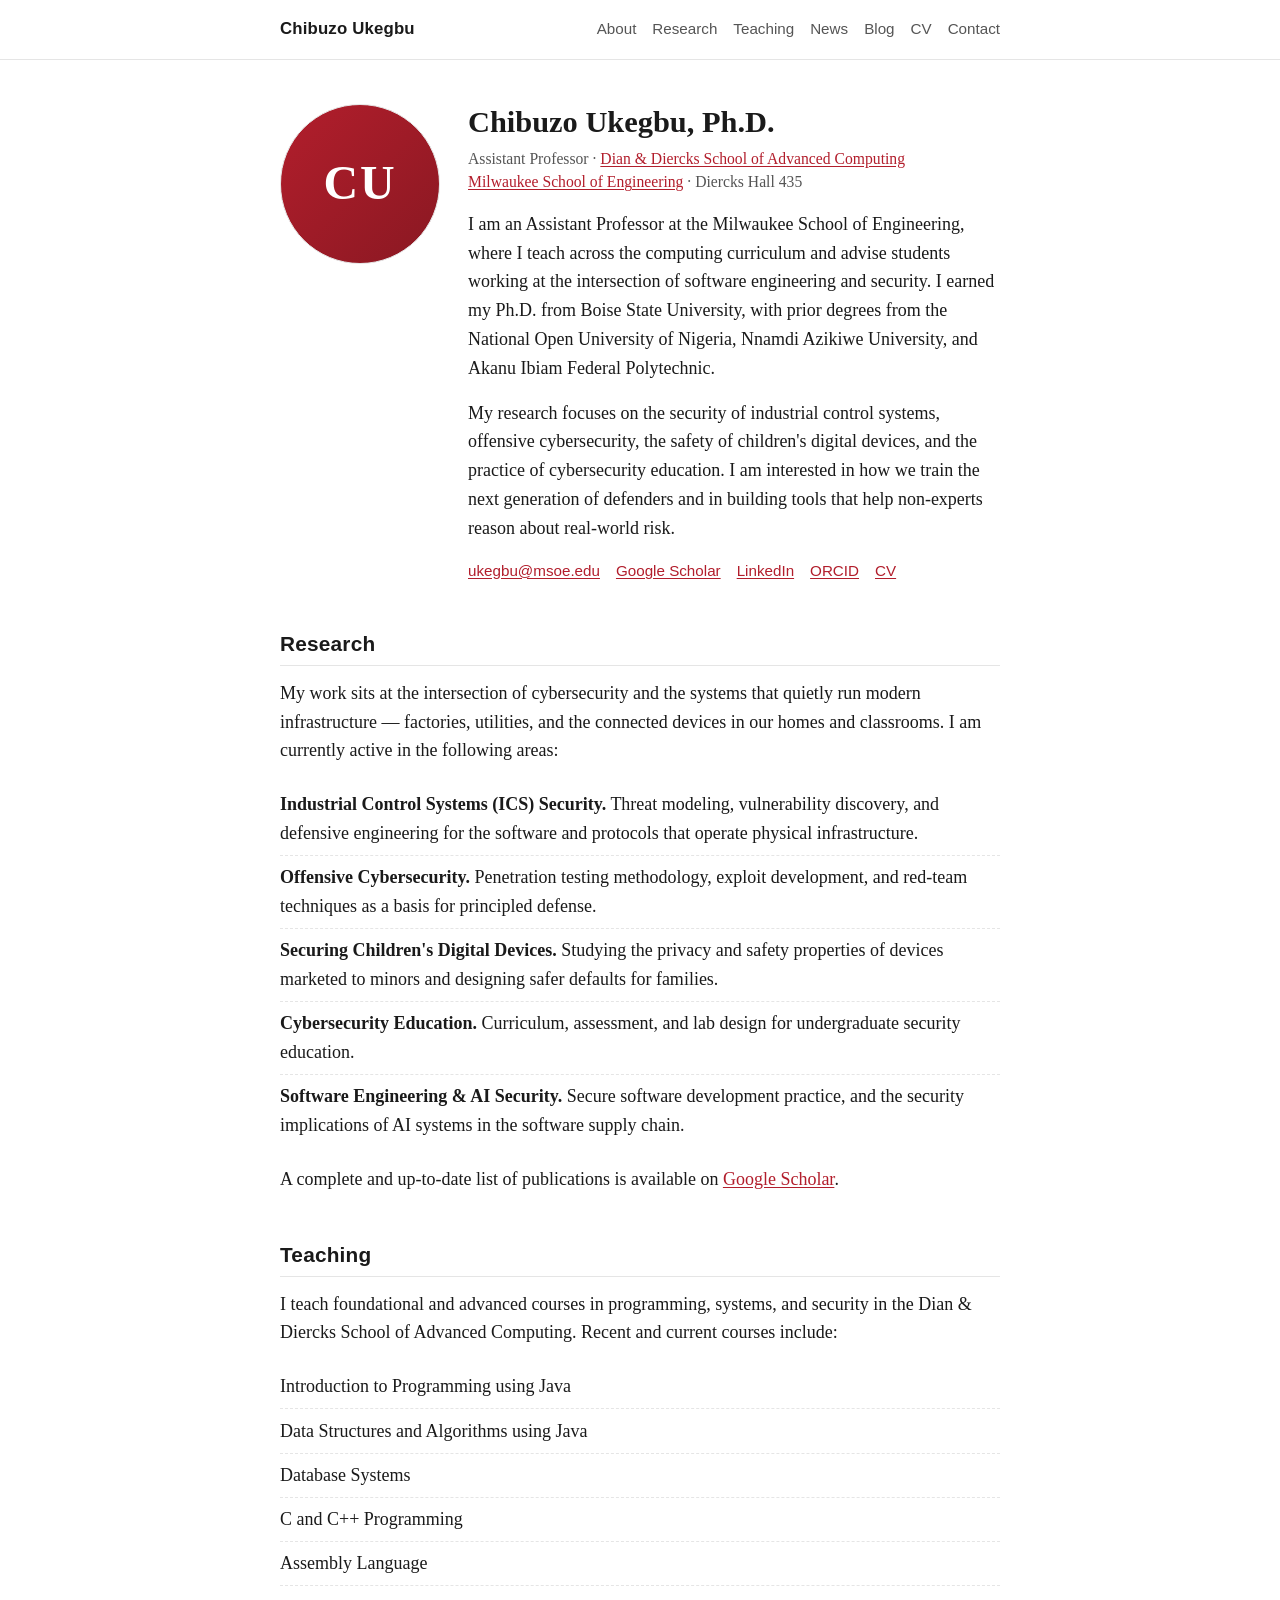
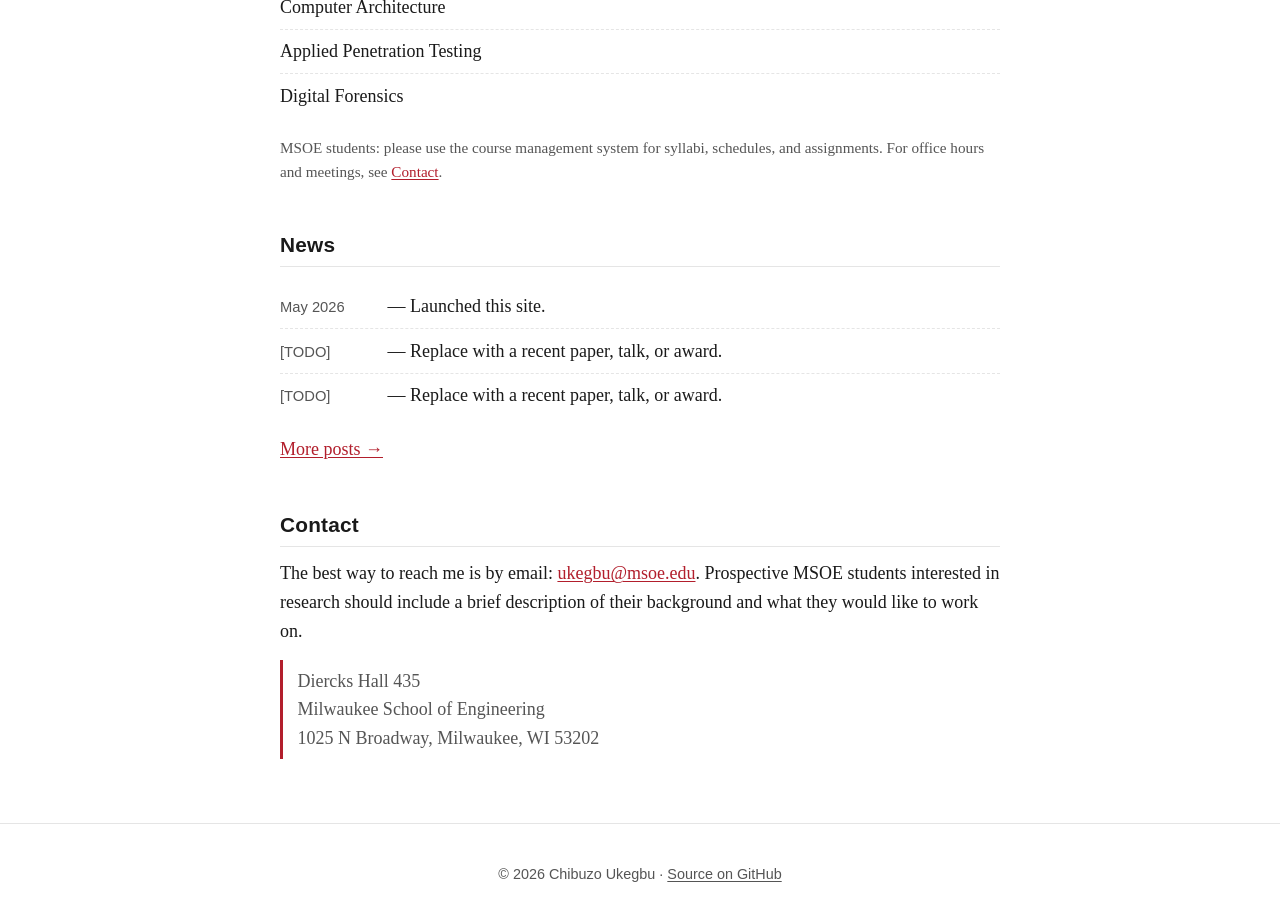
==== index.html @ 3d15593e "Add files via upload Adding my site files" ====
<!doctype html>
<html lang="en">
<head>
<meta charset="utf-8" />
<meta name="viewport" content="width=device-width, initial-scale=1" />
<title>Chibuzo Ukegbu, Ph.D.</title>
<meta name="description" content="Chibuzo Ukegbu, Ph.D. — Assistant Professor at the Milwaukee School of Engineering. Research in industrial control systems security, cybersecurity education, offensive cybersecurity, and AI security." />
<meta name="author" content="Chibuzo Ukegbu" />
<link rel="icon" href="data:image/svg+xml,%3Csvg xmlns='http://www.w3.org/2000/svg' viewBox='0 0 64 64'%3E%3Crect width='64' height='64' rx='12' fill='%23b21e2c'/%3E%3Ctext x='50%25' y='54%25' text-anchor='middle' dominant-baseline='middle' font-family='Georgia,serif' font-size='30' font-weight='700' fill='white'%3ECU%3C/text%3E%3C/svg%3E" />
<link rel="stylesheet" href="assets/css/style.css" />
</head>
<body>
<a class="skip-link" href="#main">Skip to content</a>

<header class="site-header">
  <nav class="nav" aria-label="Primary">
    <a class="brand" href="index.html">Chibuzo Ukegbu</a>
    <ul class="nav-links">
      <li><a href="#about">About</a></li>
      <li><a href="#research">Research</a></li>
      <li><a href="#teaching">Teaching</a></li>
      <li><a href="#news">News</a></li>
      <li><a href="blog/">Blog</a></li>
      <li><a href="cv.html">CV</a></li>
      <li><a href="#contact">Contact</a></li>
    </ul>
  </nav>
</header>

<main id="main">

  <!-- ===================== HERO / ABOUT ===================== -->
  <section id="about" class="hero">
    <div class="hero-photo">
      <!-- Replace assets/img/profile.jpg with your photo. The styled placeholder shows until then. -->
      <img src="assets/img/profile.jpg" alt="Photo of Chibuzo Ukegbu"
           onerror="this.onerror=null;this.replaceWith(Object.assign(document.createElement('div'),{className:'photo-placeholder',textContent:'CU'}));" />
    </div>
    <div class="hero-text">
      <h1>Chibuzo Ukegbu, Ph.D.</h1>
      <p class="title-line">
        Assistant Professor &middot;
        <a href="https://www.msoe.edu/academics/dian-diercks-school-of-advanced-computing/" target="_blank" rel="noopener">Dian &amp; Diercks School of Advanced Computing</a><br />
        <a href="https://www.msoe.edu/" target="_blank" rel="noopener">Milwaukee School of Engineering</a> &middot; Diercks Hall 435
      </p>
      <p>
        I am an Assistant Professor at the Milwaukee School of Engineering, where I teach
        across the computing curriculum and advise students working at the intersection of
        software engineering and security. I earned my Ph.D. from Boise State University,
        with prior degrees from the National Open University of Nigeria, Nnamdi Azikiwe
        University, and Akanu Ibiam Federal Polytechnic.
      </p>
      <p>
        My research focuses on the security of industrial control systems, offensive
        cybersecurity, the safety of children's digital devices, and the practice of
        cybersecurity education. I am interested in how we train the next generation of
        defenders and in building tools that help non-experts reason about real-world risk.
      </p>
      <ul class="links inline">
        <li><a href="mailto:ukegbu@msoe.edu">ukegbu@msoe.edu</a></li>
        <li><a href="https://scholar.google.com/citations?user=KJKMxsgAAAAJ&hl=en" target="_blank" rel="noopener">Google Scholar</a></li>
        <li><a href="https://www.linkedin.com/in/chibuzo-ukegbu-ph-d-ba9a55a2/" target="_blank" rel="noopener">LinkedIn</a></li>
        <li><a href="https://orcid.org/0000-0002-7788-3281" target="_blank" rel="noopener">ORCID</a></li>
        <li><a href="cv.html">CV</a></li>
      </ul>
    </div>
  </section>

  <!-- ===================== RESEARCH ===================== -->
  <section id="research">
    <h2>Research</h2>
    <p>
      My work sits at the intersection of cybersecurity and the systems that quietly run
      modern infrastructure &mdash; factories, utilities, and the connected devices in our
      homes and classrooms. I am currently active in the following areas:
    </p>
    <ul class="research-list">
      <li>
        <strong>Industrial Control Systems (ICS) Security.</strong>
        Threat modeling, vulnerability discovery, and defensive engineering for the
        software and protocols that operate physical infrastructure.
      </li>
      <li>
        <strong>Offensive Cybersecurity.</strong>
        Penetration testing methodology, exploit development, and red-team techniques as
        a basis for principled defense.
      </li>
      <li>
        <strong>Securing Children's Digital Devices.</strong>
        Studying the privacy and safety properties of devices marketed to minors and
        designing safer defaults for families.
      </li>
      <li>
        <strong>Cybersecurity Education.</strong>
        Curriculum, assessment, and lab design for undergraduate security education.
      </li>
      <li>
        <strong>Software Engineering &amp; AI Security.</strong>
        Secure software development practice, and the security implications of AI systems
        in the software supply chain.
      </li>
    </ul>
    <p>
      A complete and up-to-date list of publications is available on
      <a href="https://scholar.google.com/citations?user=KJKMxsgAAAAJ&hl=en" target="_blank" rel="noopener">Google Scholar</a>.
    </p>
  </section>

  <!-- ===================== TEACHING ===================== -->
  <section id="teaching">
    <h2>Teaching</h2>
    <p>
      I teach foundational and advanced courses in programming, systems, and security in
      the Dian &amp; Diercks School of Advanced Computing. Recent and current courses include:
    </p>
    <ul class="course-list">
      <li>Introduction to Programming using Java</li>
      <li>Data Structures and Algorithms using Java</li>
      <li>Database Systems</li>
      <li>C and C++ Programming</li>
      <li>Assembly Language</li>
      <li>Computer Architecture</li>
      <li>Applied Penetration Testing</li>
      <li>Digital Forensics</li>
    </ul>
    <p class="note">
      MSOE students: please use the course management system for syllabi, schedules, and
      assignments. For office hours and meetings, see <a href="#contact">Contact</a>.
    </p>
  </section>

  <!-- ===================== NEWS ===================== -->
  <section id="news">
    <h2>News</h2>
    <ul class="news-list">
      <li><span class="date">May 2026</span> &mdash; Launched this site. <!-- TODO: add real news items here --></li>
      <li><span class="date">[TODO]</span> &mdash; Replace with a recent paper, talk, or award.</li>
      <li><span class="date">[TODO]</span> &mdash; Replace with a recent paper, talk, or award.</li>
    </ul>
    <p><a href="blog/">More posts &rarr;</a></p>
  </section>

  <!-- ===================== CONTACT ===================== -->
  <section id="contact">
    <h2>Contact</h2>
    <p>
      The best way to reach me is by email:
      <a href="mailto:ukegbu@msoe.edu">ukegbu@msoe.edu</a>.
      Prospective MSOE students interested in research should include a brief description
      of their background and what they would like to work on.
    </p>
    <address>
      Diercks Hall 435<br />
      Milwaukee School of Engineering<br />
      1025 N Broadway, Milwaukee, WI 53202
    </address>
  </section>

</main>

<footer class="site-footer">
  <p>
    &copy; <span id="year"></span> Chibuzo Ukegbu &middot;
    <a href="https://github.com/BoiseChibuzo/BoiseChibuzo.github.io" target="_blank" rel="noopener">Source on GitHub</a>
  </p>
</footer>

<script>document.getElementById('year').textContent = new Date().getFullYear();</script>
</body>
</html>
---- assets/css/style.css ----
/* =========================================================
   Chibuzo Ukegbu — personal site
   Minimalist academic style. Edit colors via CSS variables.
   ========================================================= */

:root {
  --max: 760px;
  --fg: #1a1a1a;
  --muted: #555;
  --bg: #ffffff;
  --accent: #b21e2c;          /* MSOE-leaning red. Change as desired. */
  --accent-hover: #8a1822;
  --border: #e5e5e5;
  --code-bg: #f6f6f6;
  --serif: Charter, "Iowan Old Style", "Source Serif Pro", "Times New Roman", Georgia, serif;
  --sans: -apple-system, BlinkMacSystemFont, "Segoe UI", Roboto, Helvetica, Arial, sans-serif;
}

@media (prefers-color-scheme: dark) {
  :root {
    --fg: #e8e8e8;
    --muted: #b0b0b0;
    --bg: #121212;
    --accent: #ff6b6b;
    --accent-hover: #ff9494;
    --border: #2a2a2a;
    --code-bg: #1c1c1c;
  }
}

* { box-sizing: border-box; }

html { -webkit-text-size-adjust: 100%; }

body {
  margin: 0;
  padding: 0;
  color: var(--fg);
  background: var(--bg);
  font-family: var(--serif);
  font-size: 18px;
  line-height: 1.6;
  -webkit-font-smoothing: antialiased;
  -moz-osx-font-smoothing: grayscale;
}

main { max-width: var(--max); margin: 0 auto; padding: 0 1.25rem; }

.skip-link {
  position: absolute; left: -9999px; top: 0;
  background: var(--accent); color: #fff; padding: 0.5rem 0.75rem;
}
.skip-link:focus { left: 0.5rem; top: 0.5rem; z-index: 100; }

/* ---------- Header / nav ---------- */
.site-header {
  border-bottom: 1px solid var(--border);
  margin-bottom: 2.5rem;
}
.nav {
  max-width: var(--max);
  margin: 0 auto;
  padding: 1rem 1.25rem;
  display: flex;
  flex-wrap: wrap;
  align-items: baseline;
  justify-content: space-between;
  gap: 0.75rem;
  font-family: var(--sans);
}
.brand {
  font-weight: 700;
  font-size: 1.05rem;
  text-decoration: none;
  color: var(--fg);
  letter-spacing: 0.01em;
}
.nav-links {
  list-style: none;
  margin: 0; padding: 0;
  display: flex; flex-wrap: wrap;
  gap: 0.25rem 1rem;
  font-size: 0.95rem;
}
.nav-links a {
  text-decoration: none;
  color: var(--muted);
}
.nav-links a:hover { color: var(--accent); }

/* ---------- Hero ---------- */
.hero {
  display: grid;
  grid-template-columns: 160px 1fr;
  gap: 1.75rem;
  align-items: start;
  margin-bottom: 2.5rem;
}
.hero-photo img,
.photo-placeholder {
  width: 160px;
  height: 160px;
  border-radius: 50%;
  object-fit: cover;
  display: block;
  border: 1px solid var(--border);
}
.photo-placeholder {
  background: linear-gradient(135deg, var(--accent), var(--accent-hover));
  color: #fff;
  font-family: var(--serif);
  font-weight: 700;
  font-size: 3rem;
  display: flex;
  align-items: center;
  justify-content: center;
  letter-spacing: 0.04em;
}
.hero-text h1 {
  font-size: 1.9rem;
  margin: 0 0 0.4rem;
  line-height: 1.2;
}
.hero-text .title-line {
  margin: 0 0 1rem;
  color: var(--muted);
  font-size: 0.98rem;
  line-height: 1.5;
}
.hero-text p { margin: 0 0 1rem; }

@media (max-width: 600px) {
  .hero { grid-template-columns: 1fr; gap: 1rem; }
  .hero-photo img, .photo-placeholder { width: 120px; height: 120px; font-size: 2.2rem; }
}

/* ---------- Sections ---------- */
section { margin: 2.75rem 0; }
section h2 {
  font-size: 1.3rem;
  margin: 0 0 0.8rem;
  padding-bottom: 0.3rem;
  border-bottom: 1px solid var(--border);
  font-family: var(--sans);
  letter-spacing: 0.01em;
}
section p { margin: 0 0 0.9rem; }

/* ---------- Lists ---------- */
ul { padding-left: 1.2rem; }
.research-list, .course-list, .news-list, .post-list {
  list-style: none;
  padding-left: 0;
}
.research-list li,
.course-list li,
.news-list li,
.post-list li {
  padding: 0.45rem 0;
  border-bottom: 1px dashed var(--border);
}
.research-list li:last-child,
.course-list li:last-child,
.news-list li:last-child,
.post-list li:last-child { border-bottom: none; }

.news-list .date,
.post-list .date {
  display: inline-block;
  min-width: 7em;
  color: var(--muted);
  font-variant-numeric: tabular-nums;
  font-family: var(--sans);
  font-size: 0.92rem;
}

.links.inline {
  list-style: none;
  padding: 0; margin: 0.6rem 0 0;
  display: flex; flex-wrap: wrap;
  gap: 0.4rem 1rem;
  font-family: var(--sans);
  font-size: 0.95rem;
}

.note {
  color: var(--muted);
  font-size: 0.95rem;
}

address {
  font-style: normal;
  color: var(--muted);
  border-left: 3px solid var(--accent);
  padding: 0.4rem 0 0.4rem 0.9rem;
  margin: 0.5rem 0;
}

/* ---------- Links ---------- */
a { color: var(--accent); text-decoration: underline; text-underline-offset: 2px; }
a:hover { color: var(--accent-hover); }

/* ---------- Footer ---------- */
.site-footer {
  margin-top: 4rem;
  padding: 1.5rem 1.25rem;
  border-top: 1px solid var(--border);
  text-align: center;
  color: var(--muted);
  font-family: var(--sans);
  font-size: 0.9rem;
}
.site-footer a { color: var(--muted); }
.site-footer a:hover { color: var(--accent); }

/* ---------- Article (blog post) ---------- */
article.post header { margin-bottom: 1.5rem; }
article.post h1 { font-size: 1.8rem; margin: 0 0 0.3rem; }
article.post .meta {
  color: var(--muted);
  font-family: var(--sans);
  font-size: 0.92rem;
}
article.post p { margin: 0 0 1rem; }
article.post code {
  background: var(--code-bg);
  padding: 0.1rem 0.35rem;
  border-radius: 3px;
  font-size: 0.95em;
}
article.post blockquote {
  border-left: 3px solid var(--accent);
  margin: 1rem 0; padding: 0.2rem 0 0.2rem 1rem;
  color: var(--muted);
}

.back-link {
  display: inline-block;
  margin-bottom: 1rem;
  font-family: var(--sans);
  font-size: 0.95rem;
}
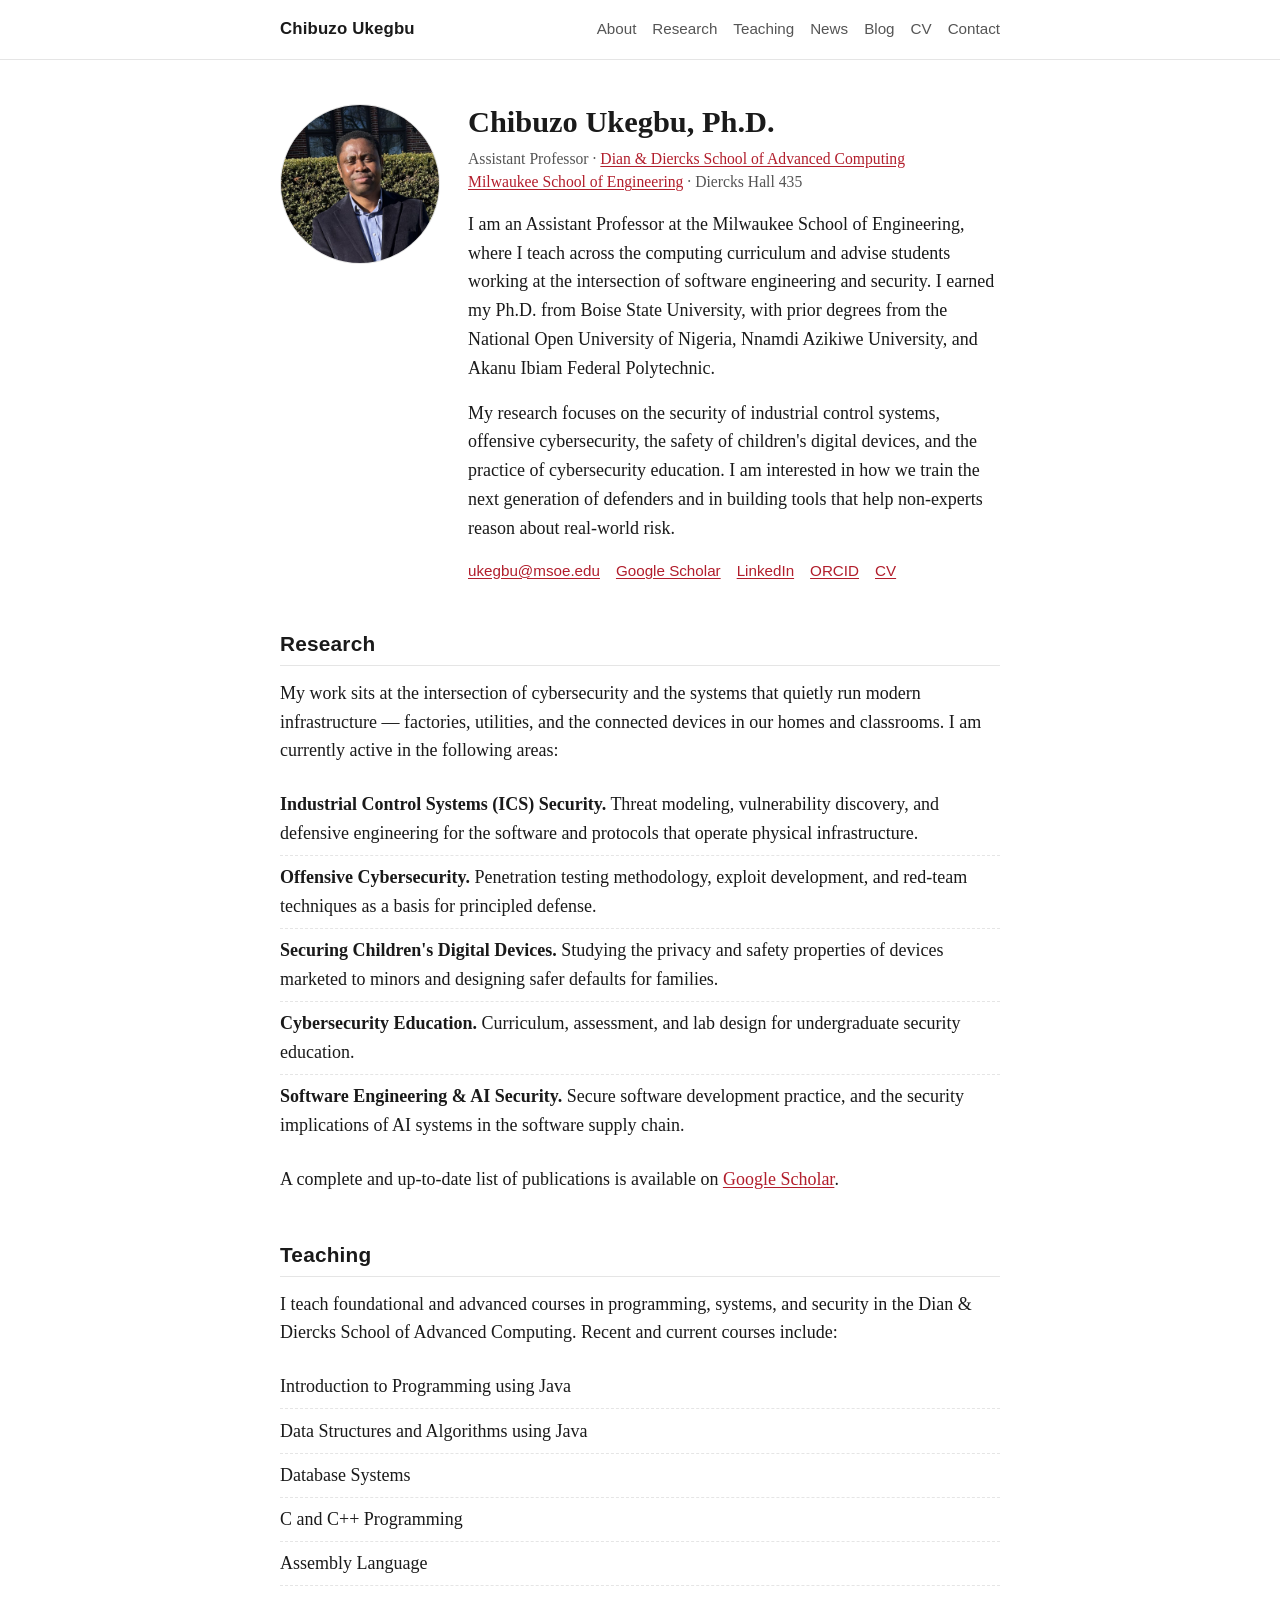
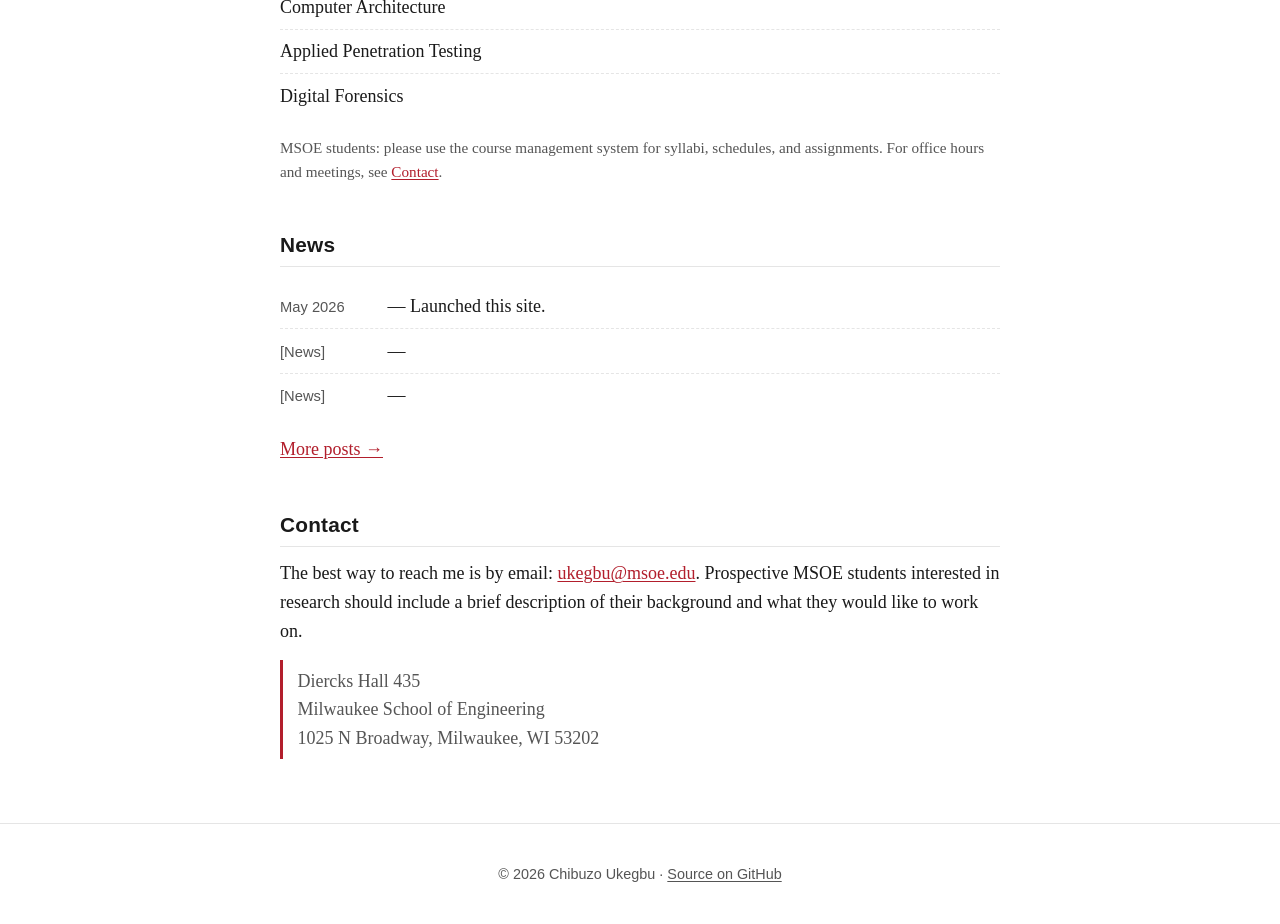
==== commit 6c4a562c: "Update index.html change of the news section TODOs" ====
--- a/index.html
+++ b/index.html
@@ -134,8 +134,8 @@
     <h2>News</h2>
     <ul class="news-list">
       <li><span class="date">May 2026</span> &mdash; Launched this site. <!-- TODO: add real news items here --></li>
-      <li><span class="date">[TODO]</span> &mdash; Replace with a recent paper, talk, or award.</li>
-      <li><span class="date">[TODO]</span> &mdash; Replace with a recent paper, talk, or award.</li>
+      <li><span class="date">[News]</span> &mdash;</li>
+      <li><span class="date">[News]</span> &mdash; </li>
     </ul>
     <p><a href="blog/">More posts &rarr;</a></p>
   </section>
@@ -161,7 +161,7 @@
 <footer class="site-footer">
   <p>
     &copy; <span id="year"></span> Chibuzo Ukegbu &middot;
-    <a href="https://github.com/BoiseChibuzo/BoiseChibuzo.github.io" target="_blank" rel="noopener">Source on GitHub</a>
+    <a href="https://github.com/chibuzo-ukegbu.github.io" target="_blank" rel="noopener">Source on GitHub</a>
   </p>
 </footer>
 
